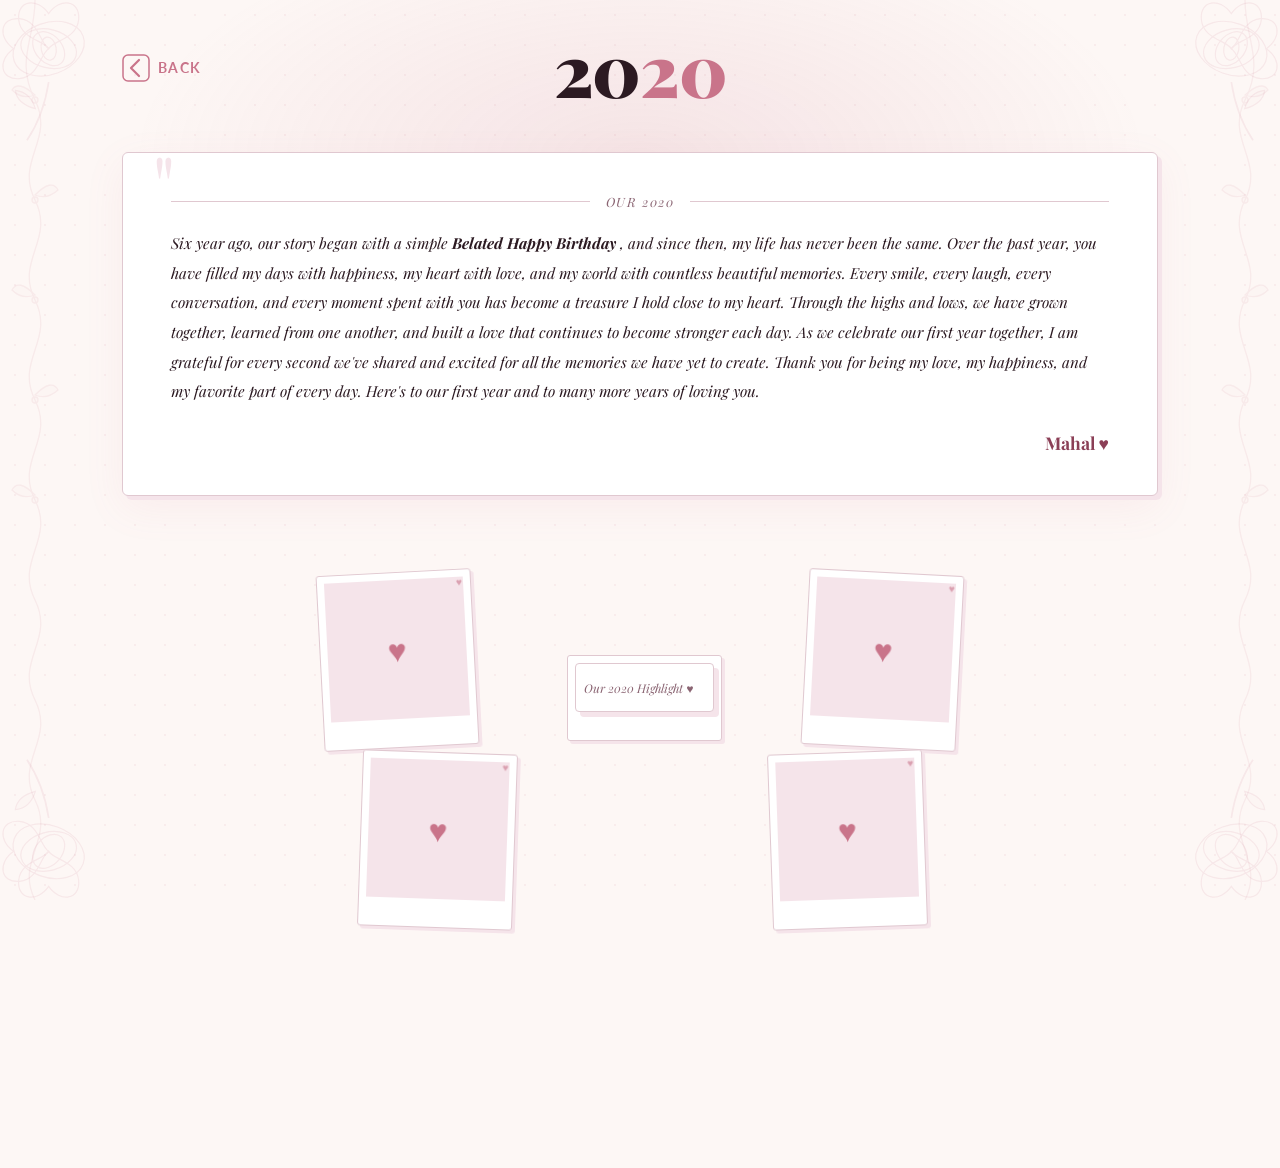
==== year.html @ 3ee2ab25 "Add files via upload" ====
<!doctype html>
<html lang="en">
  <head>
    <meta charset="UTF-8" />
    <meta name="viewport" content="width=device-width, initial-scale=1.0" />
    <title>202X — TITLE</title>
    <link
      href="https://fonts.googleapis.com/css2?family=Playfair+Display:ital,wght@0,400;0,700;0,900;1,400&family=Lato:wght@300;400;700&display=swap"
      rel="stylesheet"
    />
    <link rel="stylesheet" href="year-style.css" />
  </head>
  <body>
    <!-- corner roses -->
    <svg
      class="corner-rose tl"
      viewBox="0 0 240 240"
      xmlns="http://www.w3.org/2000/svg"
      aria-hidden="true"
    >
      <g fill="none" stroke="#c9748a" stroke-width="1.4">
        <ellipse
          cx="68"
          cy="68"
          rx="44"
          ry="31"
          transform="rotate(-20 68 68)"
        />
        <ellipse cx="68" cy="68" rx="34" ry="23" transform="rotate(15 68 68)" />
        <ellipse cx="68" cy="68" rx="23" ry="16" transform="rotate(50 68 68)" />
        <ellipse cx="68" cy="68" rx="14" ry="9" transform="rotate(80 68 68)" />
        <path
          d="M68 26 C54 6 30 10 32 33 C34 56 62 58 68 68 C74 58 102 56 104 33 C106 10 82 6 68 26Z"
        />
        <path
          d="M26 68 C6 54 10 30 33 32 C56 34 58 62 68 68 C58 74 56 102 33 104 C10 106 6 82 26 68Z"
        />
        <path d="M68 108 Q62 148 42 178" stroke-width="2" />
        <path
          d="M52 140 Q30 134 28 118 Q46 120 52 140Z"
          fill="rgba(201,116,138,.12)"
        />
      </g>
    </svg>
    <svg
      class="corner-rose tr"
      viewBox="0 0 240 240"
      xmlns="http://www.w3.org/2000/svg"
      aria-hidden="true"
    >
      <g
        fill="none"
        stroke="#c9748a"
        stroke-width="1.4"
        transform="scale(-1,1) translate(-240,0)"
      >
        <ellipse
          cx="68"
          cy="68"
          rx="44"
          ry="31"
          transform="rotate(-20 68 68)"
        />
        <ellipse cx="68" cy="68" rx="34" ry="23" transform="rotate(15 68 68)" />
        <ellipse cx="68" cy="68" rx="23" ry="16" transform="rotate(50 68 68)" />
        <ellipse cx="68" cy="68" rx="14" ry="9" transform="rotate(80 68 68)" />
        <path
          d="M68 26 C54 6 30 10 32 33 C34 56 62 58 68 68 C74 58 102 56 104 33 C106 10 82 6 68 26Z"
        />
        <path
          d="M26 68 C6 54 10 30 33 32 C56 34 58 62 68 68 C58 74 56 102 33 104 C10 106 6 82 26 68Z"
        />
        <path d="M68 108 Q62 148 42 178" stroke-width="2" />
        <path
          d="M52 140 Q30 134 28 118 Q46 120 52 140Z"
          fill="rgba(201,116,138,.12)"
        />
      </g>
    </svg>
    <svg
      class="corner-rose bl"
      viewBox="0 0 240 240"
      xmlns="http://www.w3.org/2000/svg"
      aria-hidden="true"
    >
      <g
        fill="none"
        stroke="#c9748a"
        stroke-width="1.4"
        transform="scale(1,-1) translate(0,-240)"
      >
        <ellipse
          cx="68"
          cy="68"
          rx="44"
          ry="31"
          transform="rotate(-20 68 68)"
        />
        <ellipse cx="68" cy="68" rx="34" ry="23" transform="rotate(15 68 68)" />
        <ellipse cx="68" cy="68" rx="23" ry="16" transform="rotate(50 68 68)" />
        <path
          d="M68 26 C54 6 30 10 32 33 C34 56 62 58 68 68 C74 58 102 56 104 33 C106 10 82 6 68 26Z"
        />
        <path
          d="M26 68 C6 54 10 30 33 32 C56 34 58 62 68 68 C58 74 56 102 33 104 C10 106 6 82 26 68Z"
        />
        <path d="M68 108 Q62 148 42 178" stroke-width="2" />
        <path
          d="M52 140 Q30 134 28 118 Q46 120 52 140Z"
          fill="rgba(201,116,138,.12)"
        />
      </g>
    </svg>
    <svg
      class="corner-rose br"
      viewBox="0 0 240 240"
      xmlns="http://www.w3.org/2000/svg"
      aria-hidden="true"
    >
      <g
        fill="none"
        stroke="#c9748a"
        stroke-width="1.4"
        transform="scale(-1,-1) translate(-240,-240)"
      >
        <ellipse
          cx="68"
          cy="68"
          rx="44"
          ry="31"
          transform="rotate(-20 68 68)"
        />
        <ellipse cx="68" cy="68" rx="34" ry="23" transform="rotate(15 68 68)" />
        <ellipse cx="68" cy="68" rx="23" ry="16" transform="rotate(50 68 68)" />
        <path
          d="M68 26 C54 6 30 10 32 33 C34 56 62 58 68 68 C74 58 102 56 104 33 C106 10 82 6 68 26Z"
        />
        <path
          d="M26 68 C6 54 10 30 33 32 C56 34 58 62 68 68 C58 74 56 102 33 104 C10 106 6 82 26 68Z"
        />
        <path d="M68 108 Q62 148 42 178" stroke-width="2" />
        <path
          d="M52 140 Q30 134 28 118 Q46 120 52 140Z"
          fill="rgba(201,116,138,.12)"
        />
      </g>
    </svg>

    <!-- side vines -->
    <svg
      class="side-vine left"
      viewBox="0 0 70 900"
      xmlns="http://www.w3.org/2000/svg"
      preserveAspectRatio="none"
      aria-hidden="true"
    >
      <g fill="none" stroke="#c9748a" stroke-width="1.3">
        <path
          d="M35 0 C35 40 15 60 35 100 C55 140 15 160 35 200 C55 240 15 260 35 300 C55 340 15 360 35 400 C55 440 15 460 35 500 C55 540 15 560 35 600 C55 640 15 660 35 700 C55 740 15 760 35 800 C55 840 15 860 35 900"
        />
        <path
          d="M35 95  Q18 80 12 90 Q22 100 35 95Z"
          fill="rgba(201,116,138,.15)"
        />
        <path
          d="M35 195 Q52 178 58 190 Q47 200 35 195Z"
          fill="rgba(201,116,138,.15)"
        />
        <path
          d="M35 295 Q18 278 12 290 Q22 300 35 295Z"
          fill="rgba(201,116,138,.15)"
        />
        <path
          d="M35 395 Q52 378 58 390 Q47 400 35 395Z"
          fill="rgba(201,116,138,.15)"
        />
        <path
          d="M35 495 Q18 478 12 490 Q22 500 35 495Z"
          fill="rgba(201,116,138,.15)"
        />
        <circle cx="35" cy="100" r="3" fill="rgba(201,116,138,.2)" />
        <circle cx="35" cy="200" r="3" fill="rgba(201,116,138,.2)" />
        <circle cx="35" cy="300" r="3" fill="rgba(201,116,138,.2)" />
        <circle cx="35" cy="400" r="3" fill="rgba(201,116,138,.2)" />
        <circle cx="35" cy="500" r="3" fill="rgba(201,116,138,.2)" />
      </g>
    </svg>
    <svg
      class="side-vine right"
      viewBox="0 0 70 900"
      xmlns="http://www.w3.org/2000/svg"
      preserveAspectRatio="none"
      aria-hidden="true"
    >
      <g fill="none" stroke="#c9748a" stroke-width="1.3">
        <path
          d="M35 0 C35 40 15 60 35 100 C55 140 15 160 35 200 C55 240 15 260 35 300 C55 340 15 360 35 400 C55 440 15 460 35 500 C55 540 15 560 35 600 C55 640 15 660 35 700 C55 740 15 760 35 800 C55 840 15 860 35 900"
        />
        <path
          d="M35 95  Q18 80 12 90 Q22 100 35 95Z"
          fill="rgba(201,116,138,.15)"
        />
        <path
          d="M35 195 Q52 178 58 190 Q47 200 35 195Z"
          fill="rgba(201,116,138,.15)"
        />
        <path
          d="M35 295 Q18 278 12 290 Q22 300 35 295Z"
          fill="rgba(201,116,138,.15)"
        />
        <path
          d="M35 395 Q52 378 58 390 Q47 400 35 395Z"
          fill="rgba(201,116,138,.15)"
        />
        <path
          d="M35 495 Q18 478 12 490 Q22 500 35 495Z"
          fill="rgba(201,116,138,.15)"
        />
        <circle cx="35" cy="100" r="3" fill="rgba(201,116,138,.2)" />
        <circle cx="35" cy="200" r="3" fill="rgba(201,116,138,.2)" />
        <circle cx="35" cy="300" r="3" fill="rgba(201,116,138,.2)" />
        <circle cx="35" cy="400" r="3" fill="rgba(201,116,138,.2)" />
        <circle cx="35" cy="500" r="3" fill="rgba(201,116,138,.2)" />
      </g>
    </svg>

    <!-- floaters -->
    <div id="floaters" aria-hidden="true"></div>

    <!-- ══════════ PAGE CONTENT ══════════ -->
    <div class="page">
      <!-- TOP NAV -->
      <nav class="top-nav">
        <a href="main.html" class="back-btn" aria-label="Back to timeline">
          <svg
            viewBox="0 0 28 28"
            fill="none"
            xmlns="http://www.w3.org/2000/svg"
          >
            <path
              d="M17 6 L9 14 L17 22"
              stroke="currentColor"
              stroke-width="2.2"
              stroke-linecap="round"
              stroke-linejoin="round"
            />
            <rect
              x="1"
              y="1"
              width="26"
              height="26"
              rx="5"
              stroke="currentColor"
              stroke-width="1.5"
            />
          </svg>
          Back
        </a>
        <h1 class="year-title">20<span>20</span></h1>
      </nav>

      <!-- LETTER BOX -->
      <div class="letter-wrap">
        <div class="letter-deco">
          <hr />
          <span>Our 2020</span>
          <hr />
        </div>
        <p class="letter-text">
          Six year ago, our story began with a simple <b>Belated Happy Birthday </b>, and since then, my life has never been the same. Over the past year, you have filled my days with happiness, my heart with love, and my world with countless beautiful memories. Every smile, every laugh, every conversation, and every moment spent with you has become a treasure I hold close to my heart.

          Through the highs and lows, we have grown together, learned from one another, and built a love that continues to become stronger each day. As we celebrate our first year together, I am grateful for every second we've shared and excited for all the memories we have yet to create. Thank you for being my love, my happiness, and my favorite part of every day. Here's to our first year and to many more years of loving you.
        </p>
        <span class="letter-sign">Mahal ♥</span>
      </div>

      <!-- SCATTER SECTION — 4 polaroids + center video -->
      <div class="scatter-section" id="scatter-desktop">
        <!-- LEFT polaroids -->
        <div class="pol p1">
          <span class="pol-heart">♥</span>

          <img
            alt="Photo"
            src="D:\yearly-memory-template-main\ME And MAHAL/IMG_6190.jpg"
            onerror="
              this.style.display = 'none';
              this.nextElementSibling.style.display = 'flex';
            "
          />

          <div
            class="img-placeholder"
            style="
              display: none;
              width: 100%;
              aspect-ratio: 1/1;
              align-items: center;
              justify-content: center;
              background: var(--rose-lt);
              color: var(--rose);
              font-size: 2rem;
            "
          >
            ♥
          </div>

          <span class="pol-cap"></span>
        </div>
        <div class="pol p2">
          <span class="pol-heart">♥</span>

          <img
            alt="Photo"
            src="D:\yearly-memory-template-main\ME And MAHAL/IMG_6175.jpg"
            onerror="
              this.style.display = 'none';
              this.nextElementSibling.style.display = 'flex';
            "
          />

          <div
            class="img-placeholder"
            style="
              display: none;
              width: 100%;
              aspect-ratio: 1/1;
              align-items: center;
              justify-content: center;
              background: var(--rose-lt);
              color: var(--rose);
              font-size: 2rem;
            "
          >
            ♥
          </div>

          <span class="pol-cap"></span>
        </div>

        <!-- CENTER Video -->
        <div class="pol pcenter">
          <div class="vid-frame">
            <img
            alt="Photo"
            src="D:\yearly-memory-template-main\ME And MAHAL/IMG_6179.jpg"
            onerror="
              this.style.display = 'none';
              this.nextElementSibling.style.display = 'flex';
            "
          />
            <div class="vid-label">Our 2020 Highlight ♥</div>
          </div>
        </div>

        <!-- RIGHT polaroids -->
        <div class="pol p3">
          <span class="pol-heart">♥</span>

          <img
            alt="Photo"
            src="D:\yearly-memory-template-main\ME And MAHAL/IMG_6189.jpg"
            onerror="
              this.style.display = 'none';
              this.nextElementSibling.style.display = 'flex';
            "
          />

          <div
            class="img-placeholder"
            style="
              display: none;
              width: 100%;
              aspect-ratio: 1/1;
              align-items: center;
              justify-content: center;
              background: var(--rose-lt);
              color: var(--rose);
              font-size: 2rem;
            "
          >
            ♥
          </div>

          <span class="pol-cap"></span>
        </div>
        <div class="pol p4">
          <span class="pol-heart">♥</span>

          <img
            alt="Photo"
            src="D:\yearly-memory-template-main\ME And MAHAL/IMG_6187.jpg"
            onerror="
              this.style.display = 'none';
              this.nextElementSibling.style.display = 'flex';
            "
          />

          <div
            class="img-placeholder"
            style="
              display: none;
              width: 100%;
              aspect-ratio: 1/1;
              align-items: center;
              justify-content: center;
              background: var(--rose-lt);
              color: var(--rose);
              font-size: 2rem;
            "
          >
            ♥
          </div>

          <span class="pol-cap"></span>
        </div>
      </div>
      <!-- /scatter-section -->
    </div>
    <!-- /page -->

    <script>
      (function () {
        // ── Floating petals ──
        var symbols = ["♥", "❥", "✿", "❀", "✽"];
        var cols = ["#c9748a", "#e8a0b4", "#d4879a", "#f0c4cf", "#b5607a"];
        var c = document.getElementById("floaters");
        for (var i = 0; i < 14; i++) {
          var el = document.createElement("span");
          el.className = "petal";
          el.textContent = symbols[i % symbols.length];
          var size = (Math.random() * 0.7 + 0.55).toFixed(2);
          var left = (Math.random() * 98).toFixed(1);
          var dur = (Math.random() * 14 + 10).toFixed(1);
          var delay = (Math.random() * -22).toFixed(1);
          el.style.cssText =
            "left:" +
            left +
            "vw;font-size:" +
            size +
            "rem;animation-duration:" +
            dur +
            "s;animation-delay:" +
            delay +
            "s;color:" +
            cols[i % cols.length];
          c.appendChild(el);
        }
        // ── Sparkles ──
        var sp = ["✦", "✧", "⋆", "✩"];
        for (var s = 0; s < 16; s++) {
          var el = document.createElement("span");
          el.className = "sparkle";
          el.textContent = sp[s % sp.length];
          var top = (Math.random() * 90 + 2).toFixed(1);
          var left = (Math.random() * 94 + 2).toFixed(1);
          var dur = (Math.random() * 3 + 2).toFixed(1);
          var delay = (Math.random() * 4).toFixed(1);
          el.style.cssText =
            "top:" +
            top +
            "vh;left:" +
            left +
            "vw;animation-duration:" +
            dur +
            "s;animation-delay:" +
            delay +
            "s;";
          c.appendChild(el);
        }
        // ── Mobile fallback: stack scatter section ──
        function checkMobile() {
          var scatter = document.getElementById("scatter-desktop");
          if (window.innerWidth <= 860) {
            scatter.style.cssText =
              "display:flex;flex-wrap:wrap;justify-content:center;gap:1rem;min-height:auto";
            scatter.querySelectorAll(".pol,.vid-slot").forEach(function (el) {
              el.style.cssText =
                "position:static;transform:none;width:145px;z-index:1";
            });
            scatter.querySelector(".vid-slot").style.width = "180px";
          }
        }
        checkMobile();
        window.addEventListener("resize", checkMobile);

        // ── Video placeholder if file missing ──
        var vid = document.querySelector("video");
        if (vid) {
          vid.addEventListener("error", function () {
            var ph = document.createElement("div");
            ph.className = "vid-placeholder";
            ph.style.cssText =
              "width:100%;aspect-ratio:9/16;background:var(--rose-lt);display:flex;align-items:center;justify-content:center;border-radius:2px;";
            ph.innerHTML =
              '<svg viewBox="0 0 48 48" fill="none" xmlns="http://www.w3.org/2000/svg" style="width:44px;opacity:.4"><circle cx="24" cy="24" r="20" stroke="#c9748a" stroke-width="2"/><path d="M20 16l14 8-14 8V16z" fill="#c9748a"/></svg>';
            vid.parentNode.replaceChild(ph, vid);
          });
        }
      })();
    </script>
  </body>
</html>
---- year-style.css ----
*,
*::before,
*::after {
  box-sizing: border-box;
  margin: 0;
  padding: 0;
}

:root {
  --rose: #c9748a;
  --rose-lt: #f5e4ea;
  --rose-dk: #8b3f56;
  --ink: #2c1a22;
  --muted: #8a6472;
  --cream: #fdf7f5;
  --line: #e0c8d0;
}

html {
  scroll-behavior: smooth;
}
body {
  font-family: "Lato", sans-serif;
  background: var(--cream);
  color: var(--ink);
  min-height: 100vh;
  overflow-x: hidden;
}

/* ── BG texture ── */
body::before {
  content: "";
  position: fixed;
  inset: 0;
  background-image: radial-gradient(
    circle,
    rgba(201, 116, 138, 0.08) 1px,
    transparent 1px
  );
  background-size: 30px 30px;
  pointer-events: none;
  z-index: 0;
}
body::after {
  content: "";
  position: fixed;
  top: -10%;
  left: 50%;
  transform: translateX(-50%);
  width: 80vw;
  height: 55vh;
  background: radial-gradient(
    ellipse at center,
    rgba(201, 116, 138, 0.15) 0%,
    rgba(253, 247, 245, 0) 70%
  );
  pointer-events: none;
  z-index: 0;
}

/* ── CORNER ROSES (reused from index) ── */
.corner-rose {
  position: fixed;
  pointer-events: none;
  z-index: 0;
  opacity: 0.11;
  width: 200px;
  height: 200px;
}
.corner-rose.tl {
  top: -8px;
  left: -8px;
}
.corner-rose.tr {
  top: -8px;
  right: -8px;
}
.corner-rose.bl {
  bottom: -8px;
  left: -8px;
}
.corner-rose.br {
  bottom: -8px;
  right: -8px;
}

/* ── SIDE VINES ── */
.side-vine {
  position: fixed;
  top: 0;
  pointer-events: none;
  z-index: 0;
  opacity: 0.09;
  width: 70px;
  height: 100vh;
}
.side-vine.left {
  left: 0;
}
.side-vine.right {
  right: 0;
  transform: scaleX(-1);
}

/* ── SPARKLES ── */
.sparkle {
  position: fixed;
  pointer-events: none;
  z-index: 0;
  opacity: 0;
  animation: twinkle ease-in-out infinite;
  font-size: 0.65rem;
  color: var(--rose);
}
@keyframes twinkle {
  0%,
  100% {
    opacity: 0;
    transform: scale(0.5) rotate(0);
  }
  50% {
    opacity: 0.6;
    transform: scale(1.3) rotate(180deg);
  }
}

/* ── PAGE WRAPPER ── */
.page {
  position: relative;
  z-index: 1;
  max-width: 1100px;
  margin: 0 auto;
  padding: 0 2rem 6rem;
}

/* ── TOP NAV ── */
.top-nav {
  display: flex;
  align-items: center;
  justify-content: center;
  padding: 2rem 0 1.5rem;
  position: relative;
}
.back-btn {
  position: absolute;
  left: 0;
  display: flex;
  align-items: center;
  gap: 0.5rem;
  text-decoration: none;
  color: var(--rose);
  font-size: 0.85rem;
  letter-spacing: 0.1em;
  text-transform: uppercase;
  font-weight: 700;
  transition: opacity 0.2s;
}
.back-btn:hover {
  opacity: 0.7;
}
.back-btn svg {
  width: 28px;
  height: 28px;
}
.year-title {
  font-family: "Playfair Display", serif;
  font-size: clamp(2.5rem, 7vw, 4.5rem);
  font-weight: 900;
  color: var(--ink);
  letter-spacing: -0.02em;
  line-height: 1;
}
.year-title span {
  color: var(--rose);
}

/* ── LETTER BOX ── */
.letter-wrap {
  position: relative;
  background: #fff;
  border: 1px solid var(--line);
  border-radius: 6px;
  padding: 2.5rem 3rem;
  margin: 1.5rem 0 3.5rem;
  box-shadow:
    4px 4px 0 var(--rose-lt),
    0 12px 40px rgba(201, 116, 138, 0.08);
}
.letter-wrap::before {
  content: '"';
  position: absolute;
  top: -0.6rem;
  left: 1.8rem;
  font-family: "Playfair Display", serif;
  font-size: 5rem;
  color: var(--rose-lt);
  line-height: 1;
  pointer-events: none;
}
.letter-deco {
  display: flex;
  align-items: center;
  gap: 1rem;
  margin-bottom: 1.2rem;
}
.letter-deco span {
  font-family: "Playfair Display", serif;
  font-style: italic;
  font-size: 0.8rem;
  color: var(--muted);
  letter-spacing: 0.12em;
  text-transform: uppercase;
}
.letter-deco hr {
  flex: 1;
  border: none;
  border-top: 1px solid var(--line);
}
.letter-text {
  font-size: 0.95rem;
  line-height: 1.95;
  color: var(--ink);
  font-family: "Playfair Display", serif;
  font-style: italic;
}
.letter-sign {
  display: block;
  margin-top: 1.5rem;
  text-align: right;
  font-family: "Playfair Display", serif;
  font-size: 1.1rem;
  color: var(--rose-dk);
  font-weight: 700;
}

/* ── SCATTER LAYOUT ── */
.scatter-section {
  position: relative;
  min-height: 520px;
  margin-top: 1rem;
}

/* center VIDEO slot */
.vid-slot {
  position: absolute;
  top: 50%;
  left: 50%;
  transform: translate(-50%, -50%);
  width: 280px;
  z-index: 2;
}
.vid-frame {
  background: #fff;
  border: 1px solid var(--line);
  border-radius: 4px;
  overflow: hidden;
  box-shadow: 5px 5px 0 var(--rose-lt);
  padding: 8px 8px 14px;
}
.vid-frame video,
.vid-frame .vid-placeholder {
  width: 100%;
  aspect-ratio: 9/16;
  background: var(--rose-lt);
  display: flex;
  align-items: center;
  justify-content: center;
  border-radius: 2px;
  overflow: hidden;
}
.vid-frame video {
  display: block;
}
.vid-placeholder svg {
  width: 40px;
  opacity: 0.35;
}
.vid-label {
  text-align: center;
  margin-top: 0.5rem;
  font-family: "Playfair Display", serif;
  font-style: italic;
  font-size: 0.75rem;
  color: var(--muted);
}

/* polaroid cards */
.pol {
  position: absolute;
  background: #fff;
  border: 1px solid var(--line);
  border-radius: 3px;
  padding: 7px 7px 28px;
  box-shadow: 3px 3px 0 var(--rose-lt);
  width: 155px;
  transition:
    transform 0.25s,
    box-shadow 0.25s;
  z-index: 3;
  cursor: pointer;
}
.pol:hover {
  transform: translateY(-6px) scale(1.04) !important;
  box-shadow: 6px 6px 0 var(--rose);
}
.pol img {
  width: 100%;
  aspect-ratio: 3/4;
  object-fit: cover;
  border-radius: 2px;
  background: var(--rose-lt);
  display: block;
}
.pol .pol-cap {
  position: absolute;
  bottom: 6px;
  left: 0;
  right: 0;
  text-align: center;
  font-family: "Playfair Display", serif;
  font-style: italic;
  font-size: 0.7rem;
  color: var(--muted);
}
.pol .pol-heart {
  position: absolute;
  top: 6px;
  right: 8px;
  font-size: 0.65rem;
  color: var(--rose);
  opacity: 0.6;
}

/* individual positions matching sketch */
/* left col: top-left staggered down, bottom-left staggered further down */
.pol.p1 {
  top: 20px;
  left: calc(50% - 320px);
  transform: rotate(-3deg);
}
.pol.p2 {
  top: 200px;
  left: calc(50% - 280px);
  transform: rotate(2deg);
}
/* right col: top-right, bottom-right */
.pol.p3 {
  top: 20px;
  left: calc(50% + 165px);
  transform: rotate(3deg);
}
.pol.p4 {
  top: 200px;
  left: calc(50% + 130px);
  transform: rotate(-2deg);
}
.pol.pcenter {
  top: 103px;
  left: calc(26% + 176px);
  transform: rotate(0deg);
}
/* ── RESPONSIVE ── */
@media (max-width: 860px) {
  .scatter-section {
    min-height: auto;
    display: flex;
    flex-direction: column;
    align-items: center;
    gap: 1.5rem;
  }
  .pol,
  .vid-slot {
    position: static;
    transform: none !important;
    width: 140px;
  }
  .scatter-grid {
    display: flex;
    flex-wrap: wrap;
    justify-content: center;
    gap: 1rem;
    width: 100%;
  }
  .vid-slot {
    width: 200px;
  }
  .letter-wrap {
    padding: 1.5rem;
  }
}

/* floating petals */
.petal {
  position: fixed;
  top: -60px;
  opacity: 0;
  animation: fall linear infinite;
  pointer-events: none;
  z-index: 0;
  user-select: none;
}
@keyframes fall {
  0% {
    transform: translateY(0) rotate(0) scale(0.8);
    opacity: 0;
  }
  8% {
    opacity: 0.45;
  }
  90% {
    opacity: 0.35;
  }
  100% {
    transform: translateY(105vh) rotate(400deg) scale(1.1);
    opacity: 0;
  }
}
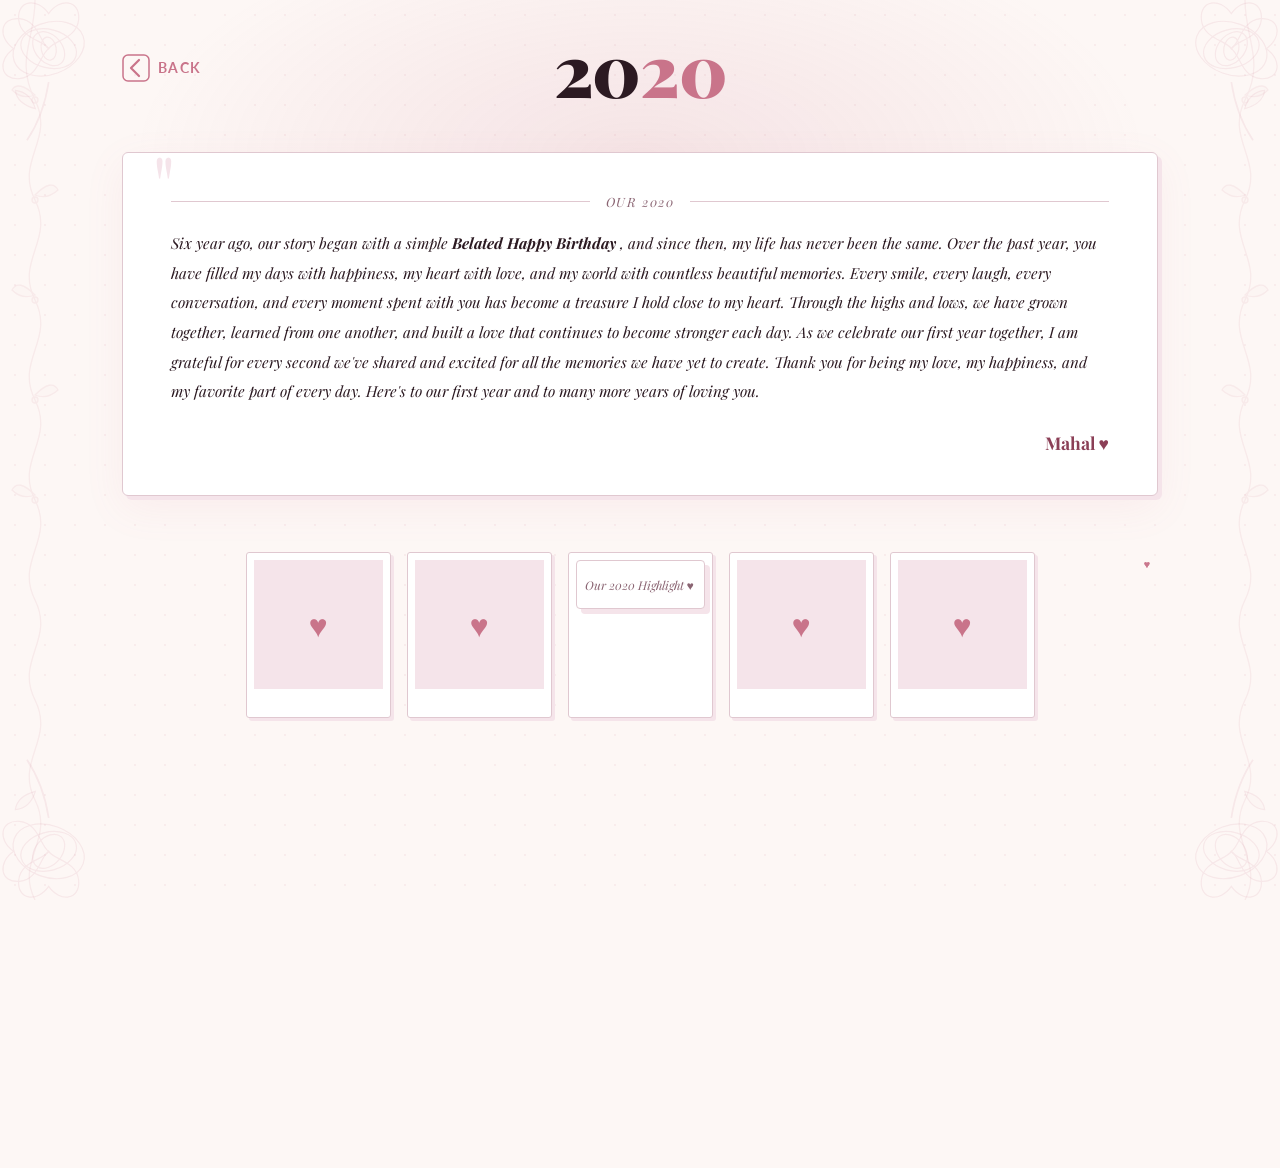
==== commit b9847d27: "Update year.html" ====
--- a/year.html
+++ b/year.html
@@ -282,7 +282,7 @@
 
           <img
             alt="Photo"
-            src="D:\yearly-memory-template-main\ME And MAHAL/IMG_6190.jpg"
+            src="ME And MAHAL/IMG_6190.jpg"
             onerror="
               this.style.display = 'none';
               this.nextElementSibling.style.display = 'flex';
@@ -312,7 +312,7 @@
 
           <img
             alt="Photo"
-            src="D:\yearly-memory-template-main\ME And MAHAL/IMG_6175.jpg"
+            src="ME And MAHAL/IMG_6175.jpg"
             onerror="
               this.style.display = 'none';
               this.nextElementSibling.style.display = 'flex';
@@ -343,7 +343,7 @@
           <div class="vid-frame">
             <img
             alt="Photo"
-            src="D:\yearly-memory-template-main\ME And MAHAL/IMG_6179.jpg"
+            src="ME And MAHAL/IMG_6179.jpg"
             onerror="
               this.style.display = 'none';
               this.nextElementSibling.style.display = 'flex';
@@ -359,7 +359,7 @@
 
           <img
             alt="Photo"
-            src="D:\yearly-memory-template-main\ME And MAHAL/IMG_6189.jpg"
+            src="ME And MAHAL/IMG_6189.jpg"
             onerror="
               this.style.display = 'none';
               this.nextElementSibling.style.display = 'flex';
@@ -389,7 +389,7 @@
 
           <img
             alt="Photo"
-            src="D:\yearly-memory-template-main\ME And MAHAL/IMG_6187.jpg"
+            src="ME And MAHAL/IMG_6187.jpg"
             onerror="
               this.style.display = 'none';
               this.nextElementSibling.style.display = 'flex';
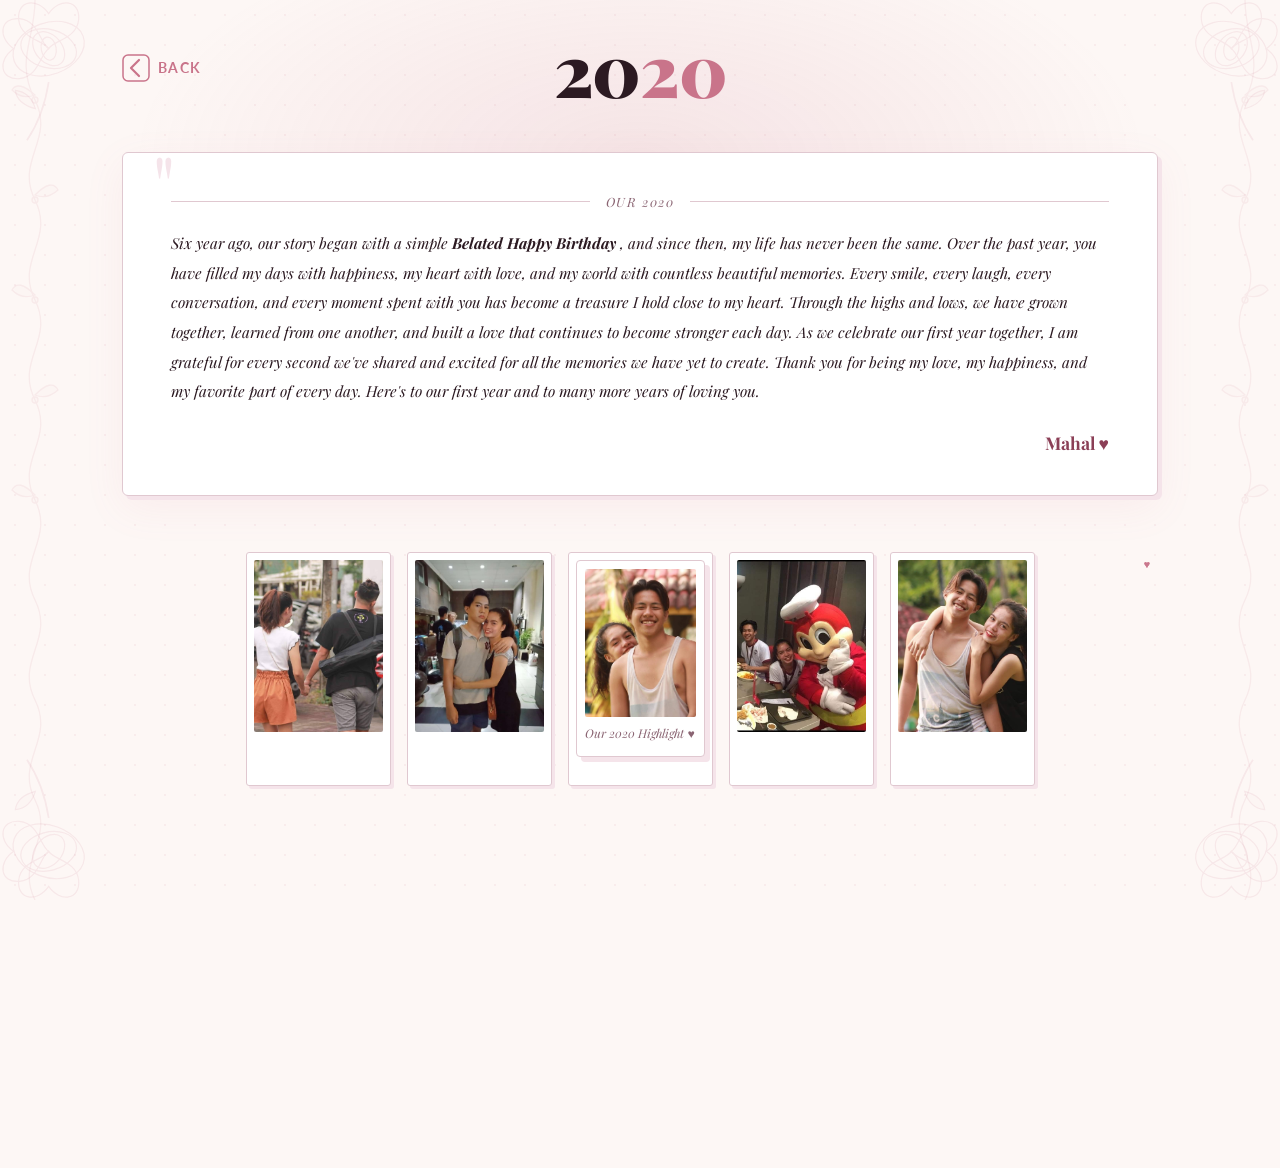
==== commit b08b518f: "Update year.html" ====
--- a/year.html
+++ b/year.html
@@ -282,7 +282,7 @@
 
           <img
             alt="Photo"
-            src="ME And MAHAL/IMG_6190.jpg"
+            src="ME And MAHAL/IMG_6190.JPG"
             onerror="
               this.style.display = 'none';
               this.nextElementSibling.style.display = 'flex';
@@ -312,7 +312,7 @@
 
           <img
             alt="Photo"
-            src="ME And MAHAL/IMG_6175.jpg"
+            src="ME And MAHAL/IMG_6175.JPG"
             onerror="
               this.style.display = 'none';
               this.nextElementSibling.style.display = 'flex';
@@ -343,7 +343,7 @@
           <div class="vid-frame">
             <img
             alt="Photo"
-            src="ME And MAHAL/IMG_6179.jpg"
+            src="ME And MAHAL/IMG_6179.JPG"
             onerror="
               this.style.display = 'none';
               this.nextElementSibling.style.display = 'flex';
@@ -359,7 +359,7 @@
 
           <img
             alt="Photo"
-            src="ME And MAHAL/IMG_6189.jpg"
+            src="ME And MAHAL/IMG_6189.JPG"
             onerror="
               this.style.display = 'none';
               this.nextElementSibling.style.display = 'flex';
@@ -389,7 +389,7 @@
 
           <img
             alt="Photo"
-            src="ME And MAHAL/IMG_6187.jpg"
+            src="ME And MAHAL/IMG_6187.JPG"
             onerror="
               this.style.display = 'none';
               this.nextElementSibling.style.display = 'flex';
